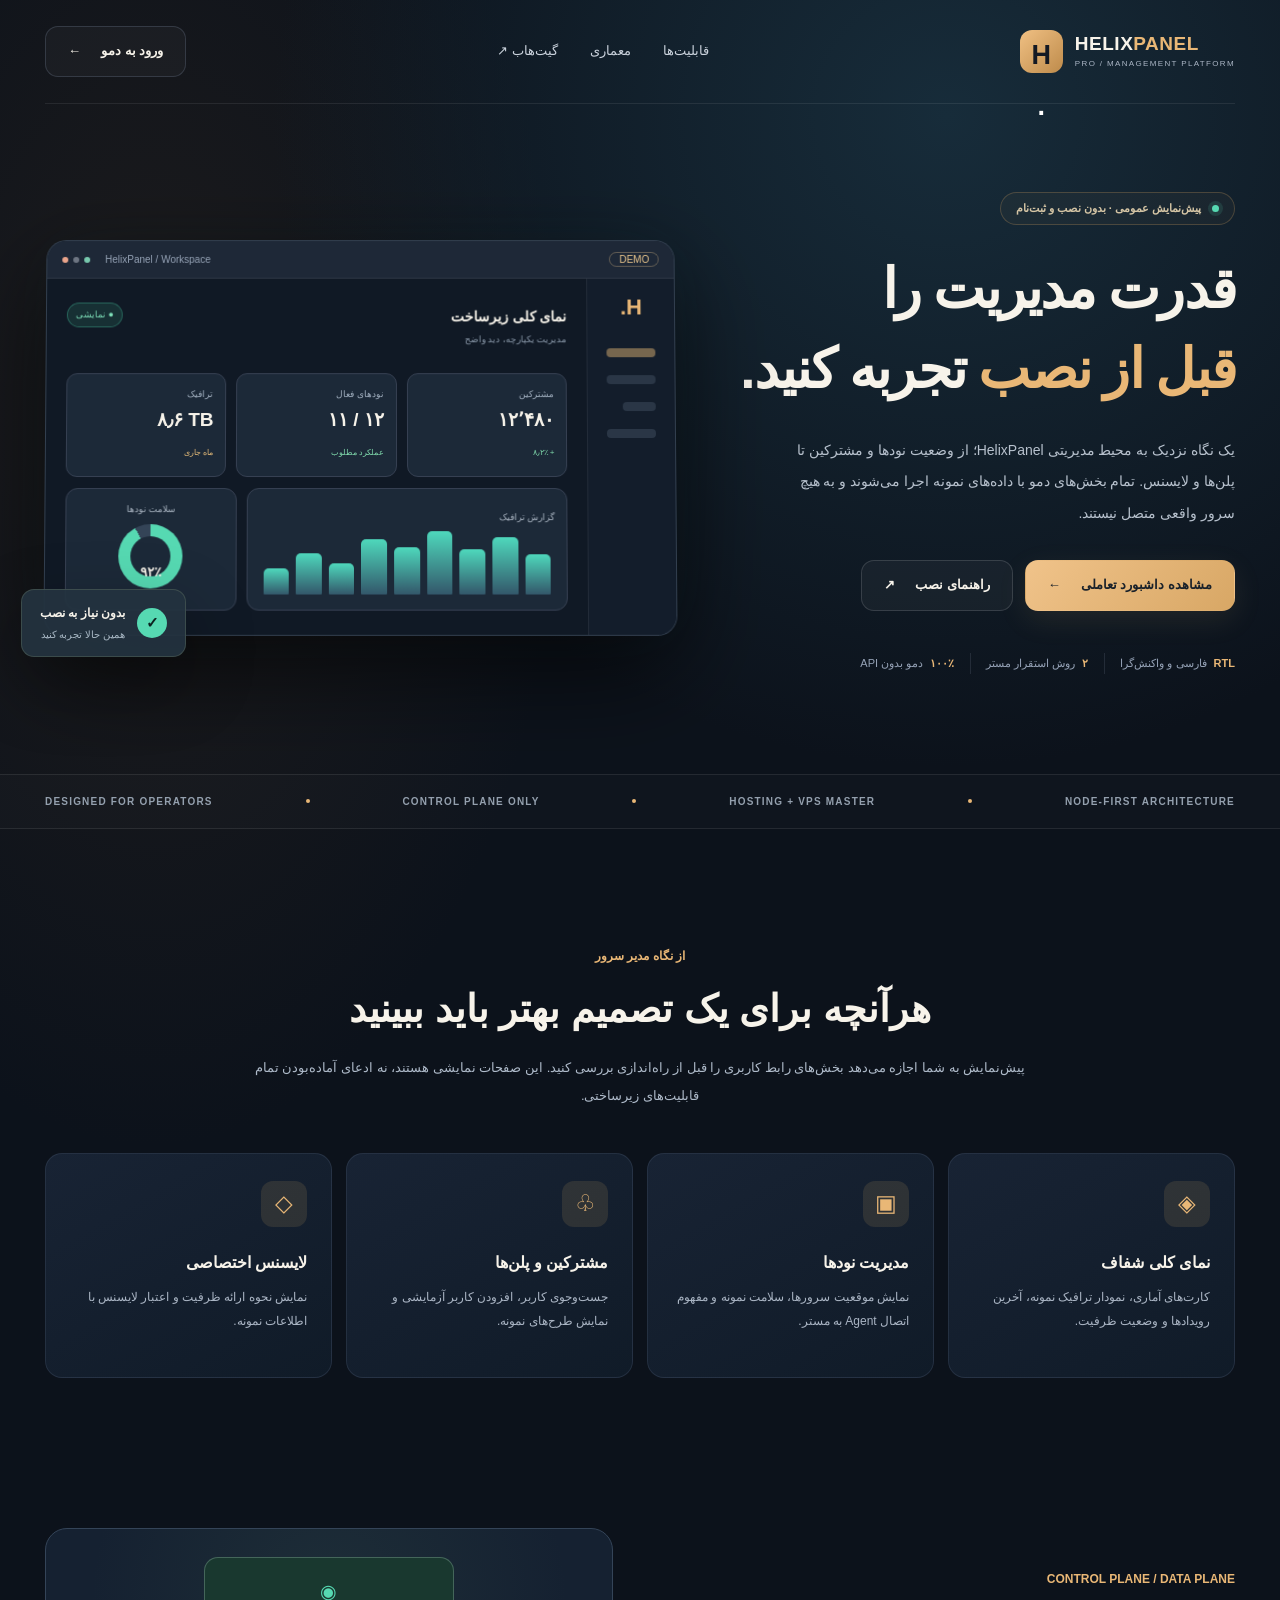
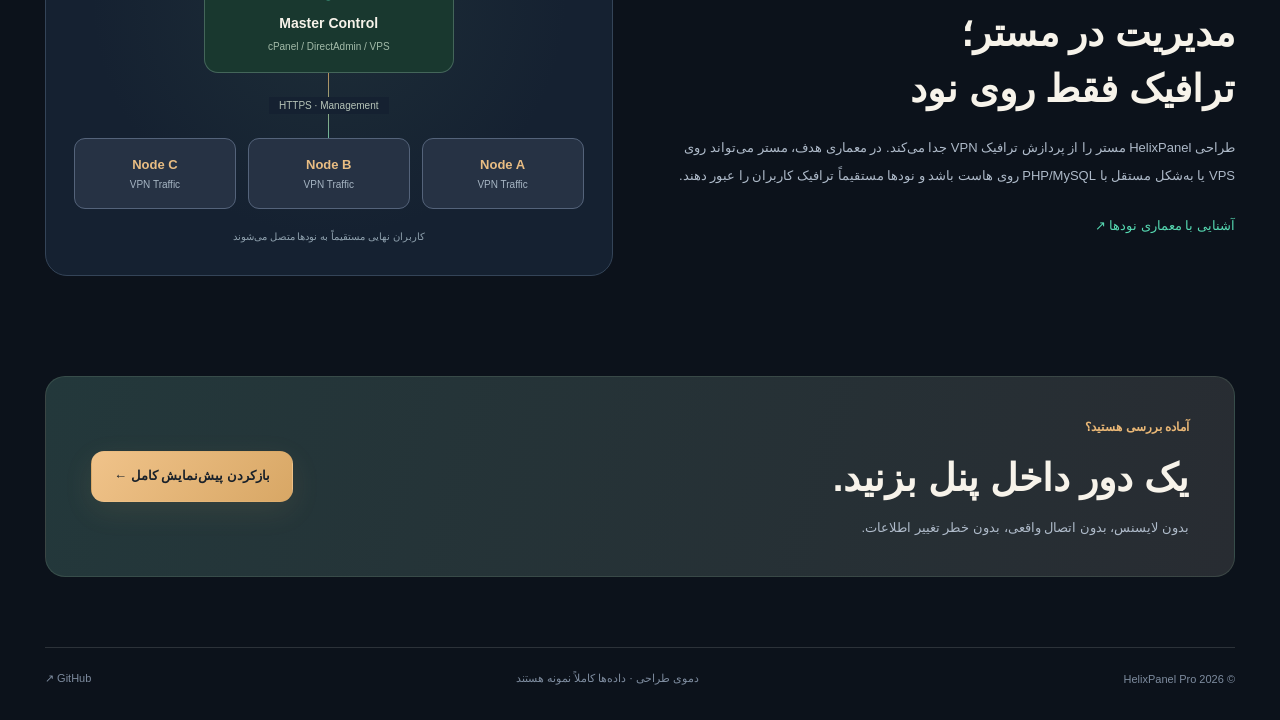
==== index.html @ 4a7e0d15 "feat(pages): publish Persian interactive public preview and safe GitHub Pages deployment" ====
<!doctype html>
<html lang="fa" dir="rtl">
<head>
  <meta charset="utf-8"><meta name="viewport" content="width=device-width,initial-scale=1">
  <meta http-equiv="refresh" content="0; url=docs/">
  <meta name="robots" content="noindex">
  <title>HelixPanel Pro | پیش‌نمایش</title>
  <link rel="canonical" href="docs/">
</head>
<body style="font:16px Tahoma,Arial,sans-serif;direction:rtl;padding:30px">
<p>برای مشاهده پیش‌نمایش HelixPanel، <a href="docs/">اینجا کلیک کنید</a>.</p>
</body></html>
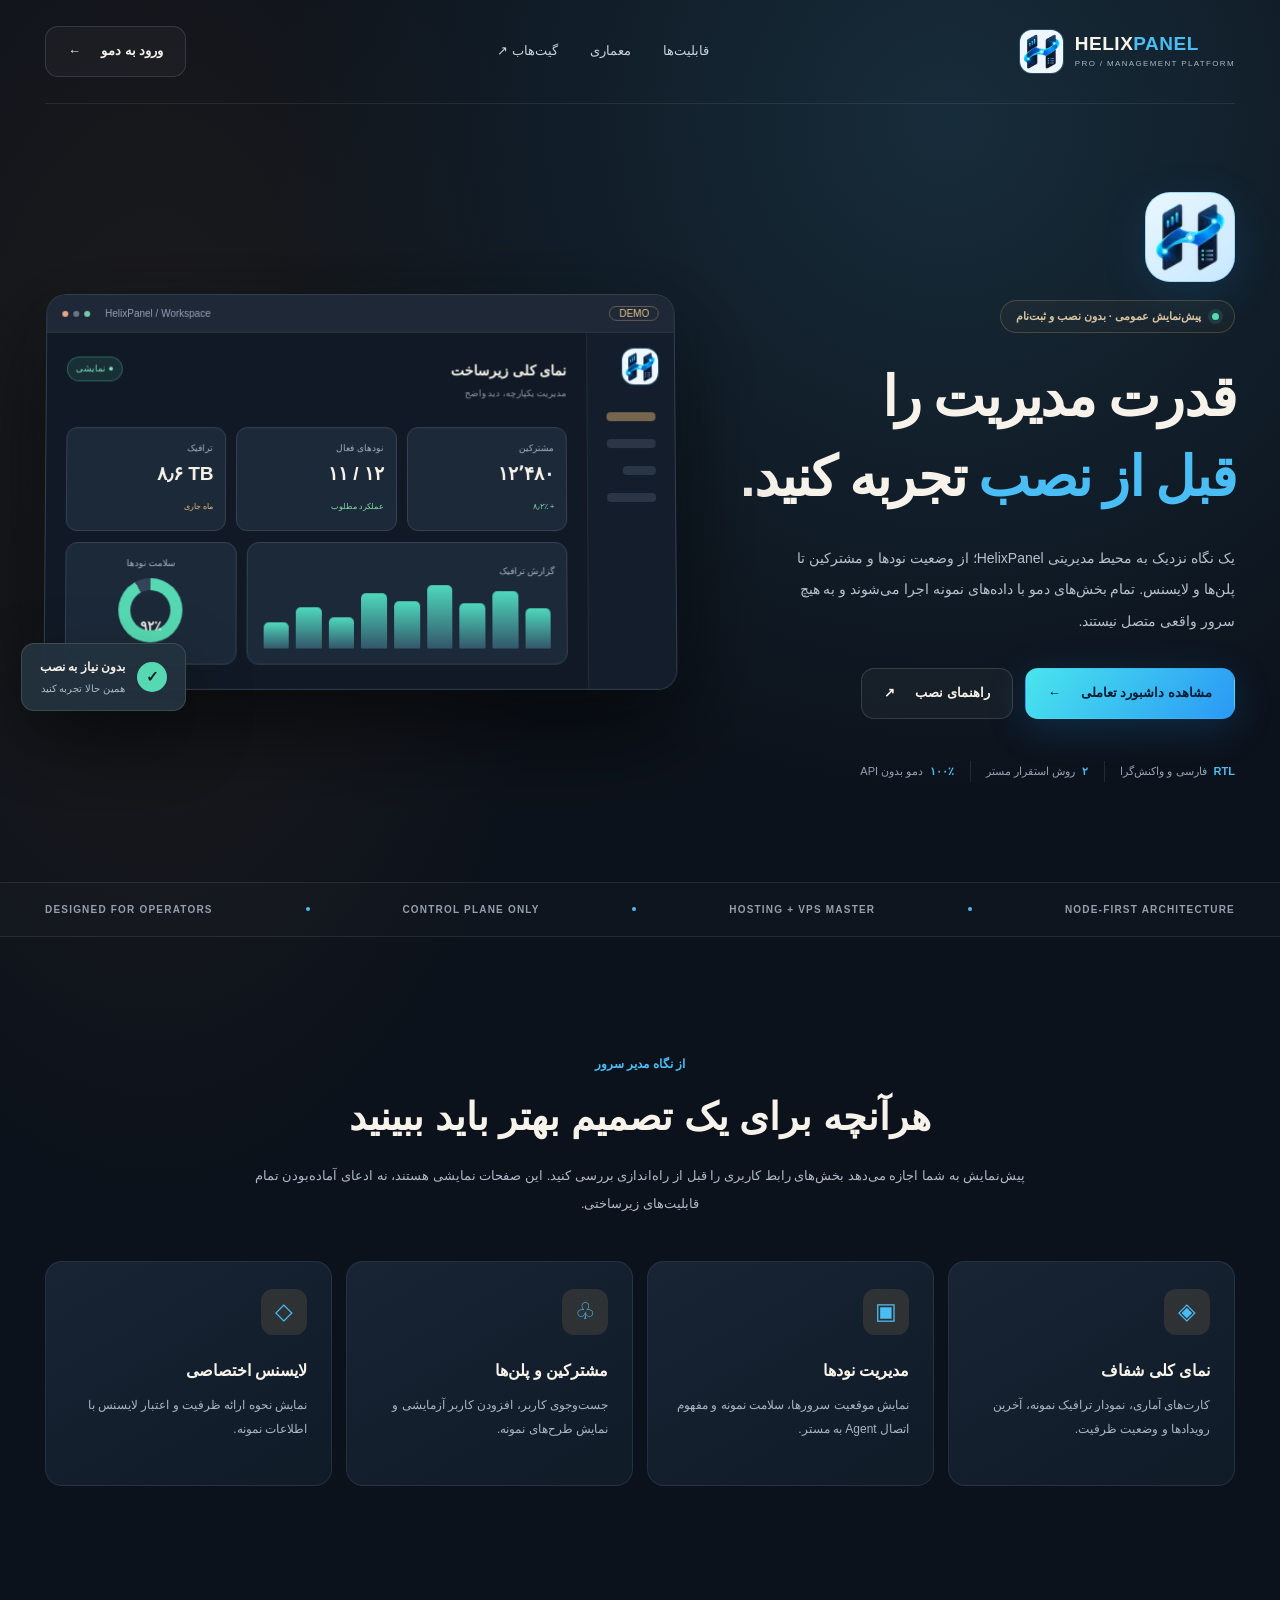
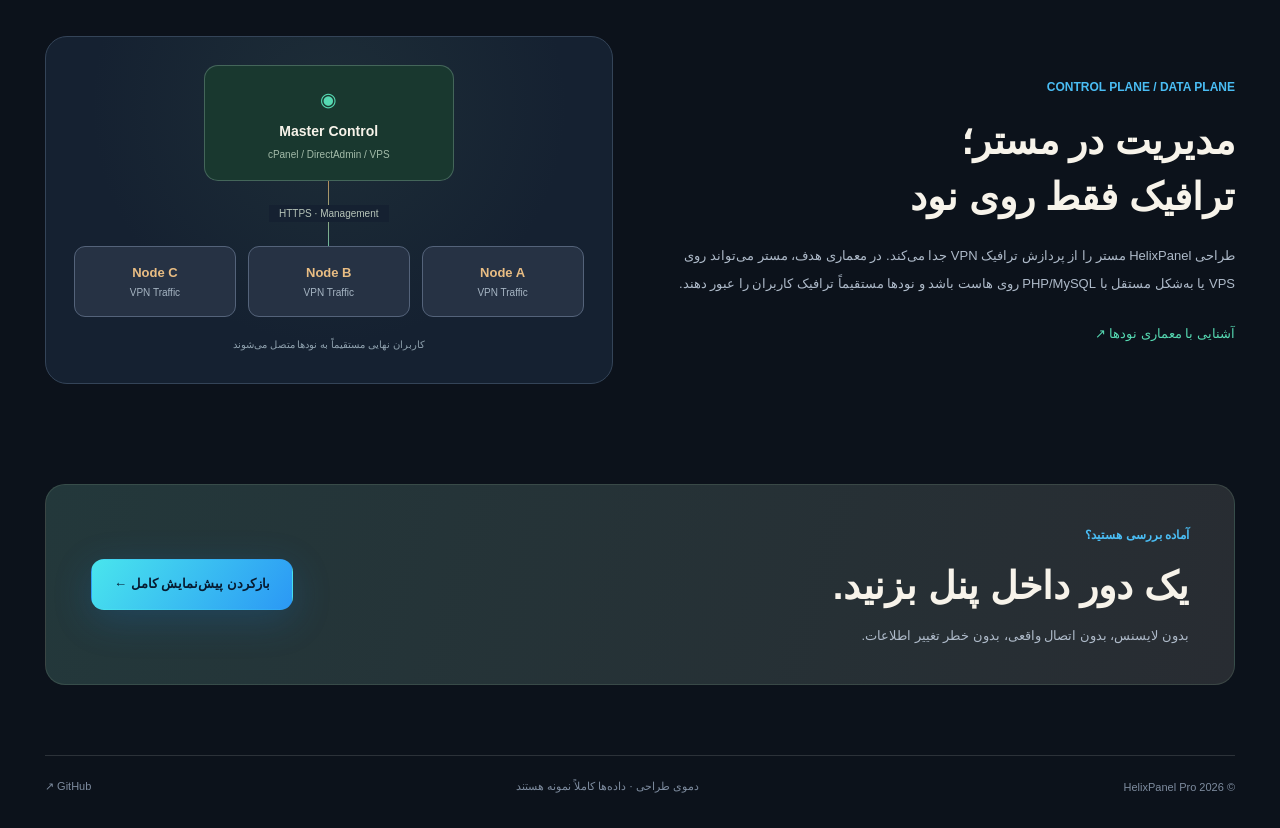
==== commit 8653d042: "brand: apply official HelixPanel emblem across Pages, demo, hosting installer and README" ====
--- a/index.html
+++ b/index.html
@@ -5,6 +5,7 @@
   <meta http-equiv="refresh" content="0; url=docs/">
   <meta name="robots" content="noindex">
   <title>HelixPanel Pro | پیش‌نمایش</title>
+  <link rel="icon" href="docs/assets/logo-mark.webp" type="image/webp">
   <link rel="canonical" href="docs/">
 </head>
 <body style="font:16px Tahoma,Arial,sans-serif;direction:rtl;padding:30px">
